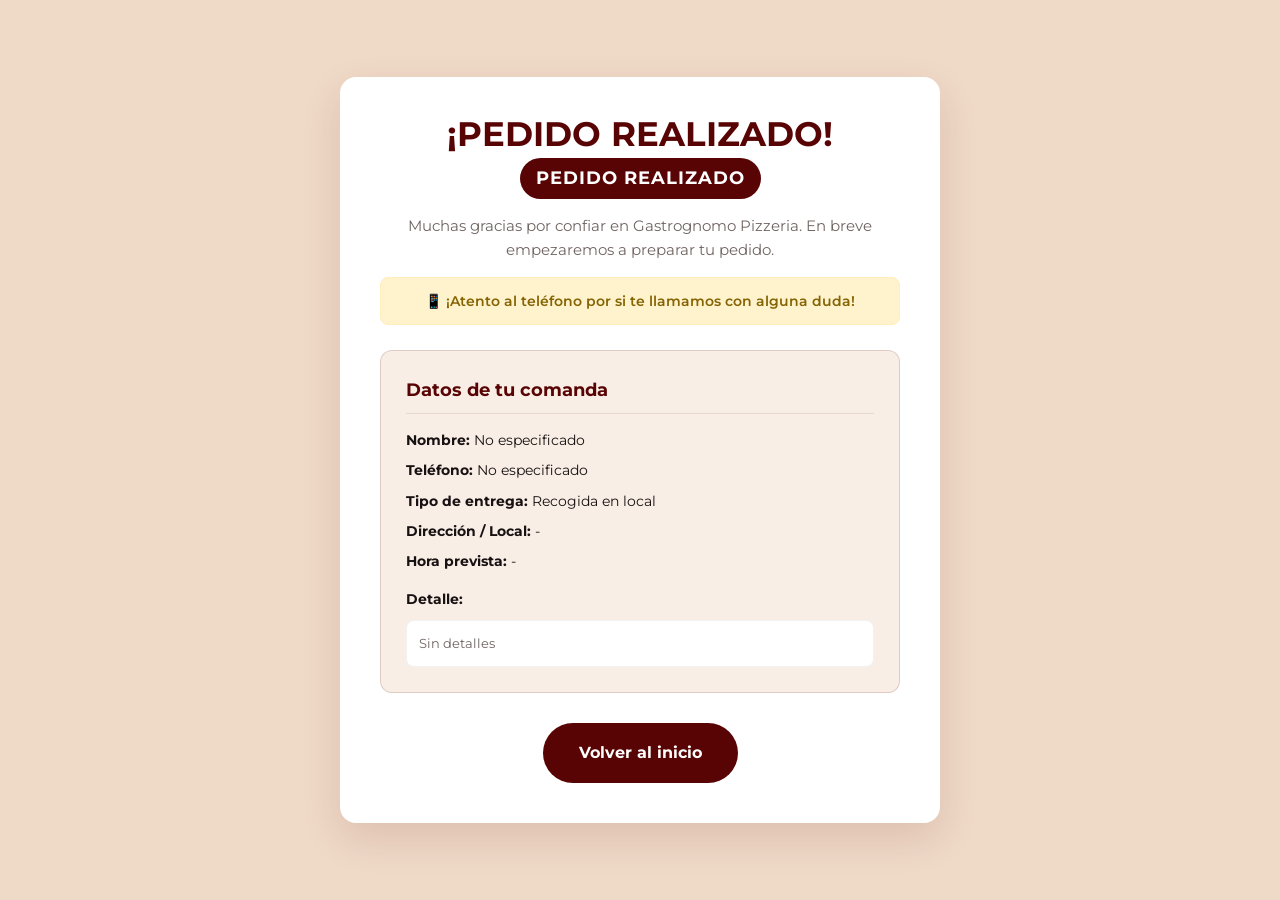
==== exito.html @ e76a8d63 "Add files via upload" ====
<!DOCTYPE html>
<html lang="es">

<head>
    <meta charset="UTF-8">
    <meta name="viewport" content="width=device-width, initial-scale=1.0">
    <title>Pedido Realizado | Gastrognomo Pizzeria</title>
    <link rel="preconnect" href="https://fonts.googleapis.com">
    <link rel="preconnect" href="https://fonts.googleapis.com" crossorigin>
    <link href="https://fonts.googleapis.com/css2?family=Montserrat:wght@400;500;600;700;800&display=swap" rel="stylesheet">
    <link rel="stylesheet" href="style.css">
    <style>
        .success-container {
            min-height: 100vh;
            display: flex;
            align-items: center;
            justify-content: center;
            padding: 40px 20px;
            background: var(--cream);
        }
        .success-card {
            background: var(--white);
            padding: 40px;
            border-radius: var(--radius);
            box-shadow: 0 15px 40px rgba(89,4,4,0.12);
            max-width: 600px;
            width: 100%;
            text-align: center;
        }
        .success-card h1 {
            color: var(--burgundy);
            font-size: clamp(26px, 4vw, 34px);
            margin-bottom: 5px;
            font-family: var(--font-title);
        }
        .order-number-badge {
            display: inline-block;
            background: var(--burgundy);
            color: white;
            font-size: 18px;
            font-weight: 700;
            padding: 6px 16px;
            border-radius: 50px;
            margin-bottom: 15px;
            letter-spacing: 1px;
        }
        .success-card p.subtitle {
            color: var(--gray);
            margin-bottom: 15px;
            font-size: 15px;
        }
        .phone-alert-box {
            background: #fff3cd;
            color: #856404;
            border: 1px solid #ffeeba;
            padding: 12px 15px;
            border-radius: 8px;
            font-weight: 600;
            font-size: 14px;
            margin-bottom: 25px;
        }
        .order-details-box {
            background: var(--cream-light);
            border: 1px solid rgba(89,4,4,0.15);
            border-radius: 12px;
            padding: 25px;
            text-align: left;
            margin-bottom: 30px;
        }
        .order-details-box h3 {
            color: var(--burgundy);
            margin-bottom: 15px;
            font-size: 18px;
            border-bottom: 1px solid rgba(89,4,4,0.1);
            padding-bottom: 8px;
        }
        .order-details-box p {
            margin-bottom: 8px;
            font-size: 14px;
            color: var(--black);
        }
        .order-details-box pre {
            background: white;
            padding: 12px;
            border-radius: 8px;
            font-family: inherit;
            font-size: 13px;
            white-space: pre-wrap;
            margin-top: 10px;
            border: 1px solid rgba(0,0,0,0.05);
            color: var(--gray);
        }
    </style>
</head>

<body>

<main class="success-container">
    <div class="success-card">
        <h1>¡PEDIDO REALIZADO!</h1>
        <div class="order-number-badge" id="resBadgeId">PEDIDO #...</div>
        <p class="subtitle">Muchas gracias por confiar en Gastrognomo Pizzeria. En breve empezaremos a preparar tu pedido.</p>
        
        <div class="phone-alert-box">
            📱 ¡Atento al teléfono por si te llamamos con alguna duda!
        </div>

        <div class="order-details-box" id="orderDetailsBox">
            <h3>Datos de tu comanda</h3>
            <p><strong>Nombre:</strong> <span id="resNombre">-</span></p>
            <p><strong>Teléfono:</strong> <span id="resTelefono">-</span></p>
            <p><strong>Tipo de entrega:</strong> <span id="resTipo">-</span></p>
            <p><strong>Dirección / Local:</strong> <span id="resDireccion">-</span></p>
            <p><strong>Hora prevista:</strong> <span id="resHora">-</span></p>
            <p style="margin-top: 15px;"><strong>Detalle:</strong></p>
            <pre id="resDetalle">-</pre>
        </div>

        <a href="index.html" class="btn btn-primary" style="display: inline-flex; text-decoration: none;">Volver al inicio</a>
    </div>
</main>

<script>
    // Recuperar los datos pasados por la URL
    const params = new URLSearchParams(window.location.search);
    
    const pedidoId = params.get("id");
    if (pedidoId && pedidoId !== "null" && pedidoId !== "undefined") {
        document.getElementById("resBadgeId").textContent = `PEDIDO #${pedidoId}`;
    } else {
        document.getElementById("resBadgeId").textContent = `PEDIDO REALIZADO`;
    }

    document.getElementById("resNombre").textContent = params.get("nombre") || "No especificado";
    document.getElementById("resTelefono").textContent = params.get("telefono") || "No especificado";
    document.getElementById("resTipo").textContent = params.get("tipo") === "domicilio" ? "A domicilio" : "Recogida en local";
    document.getElementById("resDireccion").textContent = params.get("direccion") || "-";
    document.getElementById("resHora").textContent = params.get("hora") || "-";
    document.getElementById("resDetalle").textContent = params.get("detalle") || "Sin detalles";
</script>

</body>
</html>
---- style.css ----
:root {
    --burgundy: #590404;
    --burgundy-dark: #3d0202;

    --cream: #EFD9C7;
    --cream-light: #f8eee6;

    --blue: #3D47FC; /* Azul #3D47FC exacto */

    --black: #171111;
    --gray: #706461;
    --white: #ffffff;

    --font-title: "Montserrat", sans-serif;
    --font-galter: "Galter", "Cabinet Grotesk", sans-serif;
    --font-body: "Montserrat", sans-serif;

    --container: 1180px;
    --radius: 16px;
}


/* =========================================================
   RESET
   ========================================================= */

*, *::before, *::after {
    margin: 0;
    padding: 0;
    box-sizing: border-box;
}


html {
    scroll-behavior: smooth;
}


body {
    font-family: var(--font-body);
    color: var(--black);
    background: var(--cream);
    line-height: 1.6;
}


img {
    max-width: 100%;
    display: block;
}


a {
    color: inherit;
    text-decoration: none;
}


button,
input,
textarea {
    font: inherit;
}


button {
    cursor: pointer;
}


/* =========================================================
   GENERAL
   ========================================================= */

.container {
    width: min(100% - 40px, var(--container));
    margin-inline: auto;
}


.section {
    padding: 110px 0;
}


.eyebrow {
    display: inline-block;

    margin-bottom: 16px;

    color: var(--burgundy);

    font-size: 12px;
    font-weight: 800;

    letter-spacing: 2.5px;
}


h1,
h2 {
    font-family: var(--font-title);
    line-height: 1.05;
}


h2 {
    font-size: clamp(42px, 5vw, 66px);
    margin-bottom: 20px;
}

h2.font-galter {
    font-family: var(--font-galter);
}


h2 span,
h1 span {
    color: var(--burgundy);
}


.section-heading {
    max-width: 700px;

    margin: 0 auto 55px;

    text-align: center;
}


.section-heading p {
    color: var(--gray);
    font-size: 17px;
}


/* =========================================================
   BUTTONS
   ========================================================= */

.btn {
    display: inline-flex;

    align-items: center;
    justify-content: center;

    gap: 10px;

    min-height: 60px;

    padding: 0 34px;

    border-radius: 100px;

    font-size: 16px;
    font-weight: 700;

    border: 2px solid transparent;

    transition: .25s ease;
}


.btn-primary {
    background: var(--burgundy);
    color: var(--white);
}


.btn-primary:hover {
    background: var(--burgundy-dark);
    transform: translateY(-2px);
}


.btn-call {
    background: var(--burgundy);
    color: var(--white);
    border: none;
}


.btn-call:hover {
    background: var(--burgundy-dark);
    transform: translateY(-2px);
}


/* =========================================================
   HEADER
   ========================================================= */

.header {
    position: absolute;

    top: 0;
    left: 0;
    right: 0;

    z-index: 100;

    color: white;
}


.nav-container {
    width: 100%;
    max-width: none;
    padding-inline: 40px;
    height: 100px;

    display: flex;

    align-items: center;
    justify-content: flex-end;
}


/* NAVEGACIÓN */

.nav {
    display: flex;

    align-items: center;

    gap: 10px;

    padding: 9px;

    border-radius: 50px;

    background: var(--burgundy);

    border: none;

    box-shadow:
        0 8px 25px rgba(0,0,0,.28),
        inset 0 1px 0 rgba(255,255,255,.12);
}


.nav a {
    display: inline-flex;

    align-items: center;

    justify-content: center;

    min-height: 48px;

    padding: 0 22px;

    border-radius: 30px;

    color: white;

    font-size: 15px;
    font-weight: 700;

    text-shadow: 0 1px 3px rgba(0,0,0,.4);

    transition: .2s;
}


.nav a:hover {
    background: var(--cream);
    color: var(--burgundy);

    text-shadow: none;
}

.nav-contact-btn {
    background: var(--burgundy-dark) !important;
    color: white !important;
    border: none !important;
    text-shadow: none !important;
}

.nav-contact-btn:hover {
    background: var(--black) !important;
}


.menu-toggle {
    display: none;

    border: none;

    background: var(--burgundy);

    color: white;

    width: 50px;
    height: 50px;

    border-radius: 50%;

    font-size: 26px;

    box-shadow: 0 5px 15px rgba(0,0,0,.3);
}


/* =========================================================
   HERO
   ========================================================= */

.hero {
    position: relative;

    width: 100%;
    min-height: 100vh;
    min-height: 100svh;

    display: flex;
    align-items: flex-end;
    overflow: hidden;
}

.hero-video-container {
    position: absolute;
    top: 0;
    left: 0;
    width: 100%;
    height: 100vh;
    height: 100svh;
    z-index: 1;
}

.hero-video {
    width: 100%;
    height: 100%;
    object-fit: cover;
}

.hero-overlay {
    position: absolute;
    top: 0;
    left: 0;
    width: 100%;
    height: 100%;
    background: linear-gradient(
        90deg,
        rgba(20,5,5,.5) 0%,
        rgba(20,5,5,.2) 55%,
        rgba(20,5,5,.02) 100%
    );
}

.hero-center-logo {
    position: absolute;
    top: 50%;
    left: 50%;
    transform: translate(-50%, -50%);
    z-index: 3;
    width: min(65.025vw, 413.1px);
    pointer-events: none;
}

.hero-logo-img {
    width: 100%;
    height: auto;
    filter: brightness(0) saturate(100%) invert(20%) sepia(98%) saturate(3781%) hue-rotate(231deg) brightness(101%) contrast(101%);
}

.hero-bottom-left {
    position: absolute;
    bottom: 65px;
    left: 40px;
    z-index: 3;
}

.hero-buttons {
    display: flex;

    gap: 16px;
}

.hero-schedule-badge {
    position: absolute;
    bottom: 50px;
    right: 40px;
    z-index: 3;
    display: flex;
    flex-direction: column;
    gap: 10px;
    background: transparent;
    border: none;
    padding: 0;
    border-radius: 0;
    color: white;
    box-shadow: none;
}

.schedule-days {
    display: flex;
    gap: 8px;
}

.schedule-days .day {
    width: 36px;
    height: 36px;
    display: flex;
    align-items: center;
    justify-content: center;
    font-size: 13px;
    font-weight: 700;
    border-radius: 6px;
    background: rgba(255, 255, 255, 0.2);
    backdrop-filter: blur(4px);
    border: none;
    color: rgba(255, 255, 255, 0.85);
}

.schedule-days .day.active {
    background: var(--burgundy);
    color: white;
}

.schedule-time {
    font-size: 16px;
    font-weight: 700;
    text-align: right;
    letter-spacing: 0.5px;
    color: #f2d4bc;
    text-shadow: 0 1px 4px rgba(0,0,0,0.6);
}


/* =========================================================
   FEATURES
   ========================================================= */

.features {
    background: var(--burgundy);

    color: white;

    padding: 42px 0;
}


.features-grid {
    display: grid;

    grid-template-columns: repeat(2, 1fr);

    gap: 40px;
    max-width: 900px;
    margin-inline: auto;
}


.feature {
    display: flex;

    align-items: center;

    gap: 22px;
}


.feature-icon {
    width: 106px;
    height: 106px;

    object-fit: contain;

    flex-shrink: 0;

    filter: brightness(0) invert(1);
}


.feature h3 {
    font-family: var(--font-title);
    font-size: 20px;

    margin-bottom: 6px;
}


.feature p {
    font-size: 15px;

    color: rgba(255,255,255,.85);
}


/* =========================================================
   MENU
   ========================================================= */

.menu-section {
    background: var(--white);
}


.menu-filters {
    display: flex;

    justify-content: center;

    gap: 10px;

    margin-bottom: 45px;

    flex-wrap: wrap;
}


.filter-btn {
    border: 2px solid rgba(89,4,4,.25);

    background: transparent;

    color: var(--burgundy);

    padding: 10px 19px;

    border-radius: 50px;

    font-size: 13px;
    font-weight: 800;

    transition: .2s;
}


.filter-btn:hover,
.filter-btn.active {
    background: var(--burgundy);

    color: white;

    border-color: var(--burgundy);
}


/* =========================================================
   PIZZA GRID Y TARJETAS
   ========================================================= */

.pizza-grid {
    display: grid;

    grid-template-columns: repeat(3, 1fr);

    gap: 24px;
}


.pizza-card {
    overflow: hidden;

    background: var(--cream);

    border-radius: var(--radius);

    box-shadow: 0 8px 30px rgba(89,4,4,.08);

    transition: .3s;

    display: flex;
    flex-direction: column;
}


.pizza-card:hover {
    transform: translateY(-7px);

    box-shadow: 0 15px 40px rgba(89,4,4,.16);
}


.pizza-card.hidden-all {
    display: none !important;
}


.pizza-image {
    height: 260px;

    position: relative;

    background-size: cover;
    background-position: center;
}


/* =========================================================
   IMÁGENES PIZZAS
   ========================================================= */

.pizza-marinara {
    background-image: url("pizzas/pizza-marinara.jpg");
}


.pizza-cosaca {
    background-image: url("pizzas/pizza-cosaca.jpg");
}


.pizza-margarita {
    background-image: url("pizzas/pizza-margarita.jpg");
}


.pizza-lacon {
    background-image: url("pizzas/pizza-lacon.jpg");
}


.pizza-quesos {
    background-image: url("pizzas/pizza-quesos.jpg");
}


.pizza-hortelana {
    background-image: url("pizzas/pizza-hortelana.jpg");
}


.pizza-cantabrica {
    background-image: url("pizzas/pizza-cantabrica.jpg");
}


.pizza-campera {
    background-image: url("pizzas/pizza-campera.jpg");
}


.pizza-diavola {
    background-image: url("pizzas/pizza-diavola.jpg");
}


.pizza-menorquina {
    background-image: url("pizzas/pizza-menorquina.jpg");
}


.pizza-caprichosa {
    background-image: url("pizzas/pizza-caprichosa.jpg");
}


.pizza-iberica {
    background-image: url("pizzas/pizza-iberica.jpg");
}


.pizza-carbonara {
    background-image: url("pizzas/pizza-carbonata.jpg");
}


.pizza-mes {
    background-image: url("pizzas/pizza-mes.jpg");
}


.pizza-tarta {
    background-image: url("pizzas/pizza-tarta.jpg");
}


/* =========================================================
   PIZZA CONTENT & BOTÓN "AÑADIR YA" OVALADO
   ========================================================= */

.pizza-tag {
    position: absolute;

    top: 15px;
    left: 15px;

    padding: 7px 12px;

    border-radius: 50px;

    background: var(--blue);

    color: white;

    font-size: 10px;

    font-weight: 800;

    letter-spacing: 1px;
}


.pizza-content {
    padding: 24px;
    display: flex;
    flex-direction: column;
    flex-grow: 1;
}


.pizza-title {
    display: flex;

    align-items: center;
    justify-content: space-between;

    gap: 15px;
}


.pizza-title h3 {
    font-family: var(--font-title);

    font-size: 24px;

    color: var(--burgundy);
}


.pizza-title strong {
    color: var(--burgundy);

    white-space: nowrap;
}


.pizza-content p {
    color: var(--gray);

    font-size: 13px;

    margin: 10px 0 15px;
    flex-grow: 1;
}

/* Alineación inferior derecha para el botón "Añadir ya" */
.pizza-action {
    display: flex;
    justify-content: flex-end;
    margin-top: auto;
}

.btn-add-cart {
    background: var(--burgundy);
    color: white;
    border: none;
    padding: 10px 22px;
    border-radius: 50px;
    font-size: 13px;
    font-weight: 700;
    cursor: pointer;
    transition: background 0.2s ease, transform 0.2s ease;
}

.btn-add-cart:hover {
    background: var(--burgundy-dark);
    transform: translateY(-2px);
}


/* =========================================================
   VER MÁS
   ========================================================= */

.show-more-container {
    display: none;

    justify-content: center;

    margin-top: 35px;
}


.show-more-container.visible {
    display: flex;
}


.show-more-btn {
    border: 2px solid var(--burgundy);

    background: transparent;

    color: var(--burgundy);

    padding: 12px 28px;

    border-radius: 50px;

    font-size: 13px;

    font-weight: 800;

    transition: .2s;
}


.show-more-btn:hover {
    background: var(--blue);

    color: white;

    border-color: var(--blue);
}


/* =========================================================
   STORY (CARRUSEL)
   ========================================================= */

.story {
    background: var(--cream);

    color: var(--black);
}


.story-grid {
    display: grid;

    grid-template-columns: 1fr 1fr;

    align-items: center;

    gap: 90px;
}


.story-carousel-container {
    position: relative;

    width: 100%;

    min-height: 570px;

    border-radius: 20px;

    overflow: hidden;

    box-shadow: 0 10px 30px rgba(89,4,4,.12);
}


.story-carousel {
    position: relative;

    width: 100%;

    height: 100%;

    min-height: 570px;
}


.carousel-slide {
    position: absolute;

    top: 0;

    left: 0;

    width: 100%;

    height: 100%;

    opacity: 0;

    transition: opacity 0.6s ease-in-out;
}


.carousel-slide.active {
    opacity: 1;
}


.carousel-slide img {
    width: 100%;

    height: 100%;

    object-fit: cover;
}


.carousel-btn {
    position: absolute;

    top: 50%;

    transform: translateY(-50%);

    background: rgba(89, 4, 4, 0.7);

    color: white;

    border: none;

    width: 42px;

    height: 42px;

    border-radius: 50%;

    font-size: 18px;

    z-index: 10;

    transition: background 0.3s;
}


.carousel-btn:hover {
    background: var(--burgundy);
}


.carousel-btn.prev {
    left: 15px;
}


.carousel-btn.next {
    right: 15px;
}


.carousel-dots {
    position: absolute;

    bottom: 20px;

    left: 50%;

    transform: translateX(-50%);

    display: flex;

    gap: 8px;

    z-index: 10;
}


.carousel-dots .dot {
    width: 10px;

    height: 10px;

    border-radius: 50%;

    background: rgba(255, 255, 255, 0.5);

    cursor: pointer;

    transition: background 0.3s, transform 0.3s;
}


.carousel-dots .dot.active {
    background: white;

    transform: scale(1.2);
}


.story-content .eyebrow {
    color: var(--burgundy);
}


.story-content h2 {
    color: var(--black);
}


.story-content h2 span {
    color: var(--burgundy);
}


.story-content p {
    color: var(--gray);

    margin-bottom: 18px;
}


.story-content .large {
    color: var(--black);

    font-size: 20px;
}


.signature {
    margin-top: 35px;

    display: flex;

    flex-direction: column;
}


.signature strong {
    font-family: var(--font-title);

    font-size: 25px;

    color: var(--burgundy);
}


.signature span {
    color: var(--gray);

    font-size: 13px;
}


/* =========================================================
   FOOTER
   ========================================================= */

.footer {
    background: var(--burgundy);

    color: white;

    padding-top: 65px;
}


.footer-grid {
    display: grid;

    grid-template-columns: 1.5fr 1fr 1.5fr 1fr 1fr;

    gap: 40px;

    padding-bottom: 55px;
}


.footer-brand {
    display: block;
}


.footer-brand img {
    width: 324px;

    max-width: 100%;

    height: auto;

    object-fit: contain;
}


.footer-links {
    display: flex;

    flex-direction: column;

    gap: 8px;
}


.footer-links h3,
.footer-links h3 a {
    font-family: var(--font-title);
    font-size: 15px;
    font-weight: 700;

    margin-bottom: 10px;
}


.footer-links a,
.footer-links p {
    color: rgba(255,255,255,.75);

    font-size: 13px;
}


.footer-links a:hover {
    color: white;
}


.footer-bottom {
    border-top: 1px solid rgba(255,255,255,.15);

    padding: 20px 0;
}


.footer-bottom p {
    color: rgba(255,255,255,.6);

    font-size: 11px;
}


/* =========================================================
   VENTANA MODAL (AVISO LEGAL)
   ========================================================= */

.legal-modal {
    position: fixed;
    top: 0;
    left: 0;
    width: 100%;
    height: 100vh;
    height: 100svh;
    z-index: 1000;
    display: flex;
    align-items: center;
    justify-content: center;
    opacity: 0;
    visibility: hidden;
    transition: opacity 0.3s ease, visibility 0.3s ease;
}

.legal-modal.active {
    opacity: 1;
    visibility: visible;
}

.legal-modal-backdrop {
    position: absolute;
    top: 0;
    left: 0;
    width: 100%;
    height: 100%;
    background: rgba(0, 0, 0, 0.6);
    backdrop-filter: blur(4px);
}

.legal-modal-container {
    position: relative;
    background: var(--white);
    color: var(--black);
    width: min(90%, 800px);
    max-height: 85vh;
    border-radius: var(--radius);
    box-shadow: 0 20px 50px rgba(0,0,0,0.3);
    display: flex;
    flex-direction: column;
    z-index: 1001;
    transform: translateY(20px);
    transition: transform 0.3s ease;
}

.legal-modal.active .legal-modal-container {
    transform: translateY(0);
}

.legal-modal-close {
    position: absolute;
    top: 15px;
    right: 20px;
    background: transparent;
    border: none;
    font-size: 24px;
    color: var(--burgundy);
    width: 40px;
    height: 40px;
    border-radius: 50%;
    display: flex;
    align-items: center;
    justify-content: center;
    transition: background 0.2s;
    z-index: 10;
}

.legal-modal-close:hover {
    background: var(--cream);
}

.legal-modal-body {
    padding: 40px 30px 30px;
    overflow-y: auto;
}

.legal-modal-body h2 {
    font-size: clamp(24px, 3vw, 32px);
    color: var(--burgundy);
    margin-bottom: 20px;
}

.legal-modal-body h3 {
    font-size: 18px;
    color: var(--burgundy);
    margin-top: 25px;
    margin-bottom: 10px;
    font-family: var(--font-title);
}

.legal-modal-body p, 
.legal-modal-body li {
    color: var(--gray);
    font-size: 14px;
    margin-bottom: 12px;
    line-height: 1.6;
}

.legal-modal-body ul {
    margin-left: 20px;
    margin-bottom: 12px;
}


/* =========================================================
   BOTÓN FLOTANTE Y MODALES (CARRITO Y PERSONALIZACIÓN)
   ========================================================= */

.cart-floating-btn {
    position: fixed;
    bottom: 25px;
    right: 25px;
    background: var(--burgundy);
    color: white;
    border: none;
    border-radius: 50px;
    padding: 14px 24px;
    font-size: 1.1rem;
    font-weight: 700;
    cursor: pointer;
    box-shadow: 0 6px 20px rgba(0,0,0,0.35);
    z-index: 999;
    display: flex;
    align-items: center;
    gap: 8px;
    transition: transform 0.2s ease, background 0.2s ease;
}

.cart-floating-btn:hover {
    transform: scale(1.05);
    background: var(--burgundy-dark);
}

/* Modales Compartidos (Carrito y Personalización) */
.cart-modal,
.custom-modal {
    position: fixed;
    top: 0;
    left: 0;
    width: 100%;
    height: 100vh;
    height: 100svh;
    z-index: 1000;
    display: flex;
    align-items: center;
    justify-content: center;
    opacity: 0;
    visibility: hidden;
    transition: opacity 0.3s ease, visibility 0.3s ease;
}

.cart-modal.active,
.custom-modal.active {
    opacity: 1;
    visibility: visible;
}

.cart-modal-backdrop,
.custom-modal-backdrop {
    position: absolute;
    top: 0;
    left: 0;
    width: 100%;
    height: 100%;
    background: rgba(0, 0, 0, 0.6);
    backdrop-filter: blur(4px);
}

.cart-modal-container,
.custom-modal-container {
    position: relative;
    background: var(--white);
    color: var(--black);
    width: min(90%, 500px);
    max-height: 90vh;
    border-radius: var(--radius);
    padding: 30px;
    box-shadow: 0 20px 50px rgba(0,0,0,0.3);
    display: flex;
    flex-direction: column;
    z-index: 1001;
    overflow-y: auto;
    transform: translateY(20px);
    transition: transform 0.3s ease;
}

.cart-modal.active .cart-modal-container,
.custom-modal.active .custom-modal-container {
    transform: translateY(0);
}

.cart-modal-close,
.custom-modal-close {
    position: absolute;
    top: 15px;
    right: 20px;
    background: transparent;
    border: none;
    font-size: 24px;
    color: var(--burgundy);
    width: 40px;
    height: 40px;
    border-radius: 50%;
    display: flex;
    align-items: center;
    justify-content: center;
    cursor: pointer;
    transition: background 0.2s;
    z-index: 10;
}

.cart-modal-close:hover,
.custom-modal-close:hover {
    background: var(--cream);
}

.cart-modal-header h2 {
    color: var(--burgundy);
    font-size: 26px;
    margin-bottom: 15px;
}

.cart-empty-msg {
    color: var(--gray);
    text-align: center;
    padding: 20px 0;
}

.cart-total-row {
    display: flex;
    justify-content: space-between;
    align-items: center;
    font-size: 1.25rem;
    font-weight: 700;
    color: var(--burgundy);
    margin: 15px 0 20px 0;
    border-top: 2px solid var(--cream);
    padding-top: 15px;
}

.cart-checkout-form .form-group {
    margin-bottom: 15px;
    display: flex;
    flex-direction: column;
    gap: 6px;
}

.cart-checkout-form label {
    font-size: 13px;
    font-weight: 700;
    color: var(--black);
}

.cart-checkout-form input,
.cart-checkout-form select,
.cart-checkout-form textarea {
    padding: 10px 14px;
    border: 1px solid rgba(89,4,4,0.2);
    border-radius: 8px;
    font-size: 14px;
    background: var(--cream-light);
    outline: none;
    transition: border-color 0.2s;
}

.cart-checkout-form input:focus,
.cart-checkout-form select:focus,
.cart-checkout-form textarea:focus {
    border-color: var(--burgundy);
}

.cart-checkout-form textarea {
    resize: vertical;
    min-height: 70px;
}


/* =========================================================
   RESPONSIVE
   ========================================================= */

@media (max-width: 900px) {


    .nav-container {
        padding-inline: 20px;
    }


    .nav {
        position: absolute;

        top: 85px;

        left: 20px;
        right: 20px;

        display: none;

        flex-direction: column;

        align-items: stretch;

        padding: 15px;

        background: var(--burgundy);

        border-radius: 15px;

        box-shadow: 0 20px 40px rgba(0,0,0,.4);
    }


    .nav.active {
        display: flex;
    }


    .nav a {
        min-height: 48px;

        justify-content: flex-start;

        padding: 8px 16px;
    }


    .menu-toggle {
        display: block;
    }


    .features-grid,
    .pizza-grid {
        grid-template-columns: repeat(2, 1fr);
    }


    .story-grid {
        grid-template-columns: 1fr;

        gap: 50px;
    }


    .story-carousel-container,
    .story-carousel {
        min-height: 400px;
    }

    .hero-bottom-left {
        bottom: 45px;
        left: 20px;
    }

    .hero-schedule-badge {
        bottom: 30px;
        right: 20px;
    }

    .footer-grid {
        grid-template-columns: repeat(2, 1fr);
    }

}


@media (max-width: 650px) {


    .container {
        width: min(100% - 28px, var(--container));
    }


    .section {
        padding: 75px 0;
    }


    .hero {
        min-height: 100vh;
        min-height: 100svh;
    }

    .hero-video-container {
        height: 100vh;
        height: 100svh;
    }

    .hero-center-logo {
        width: min(41.654vw, 138.8475px);
    }

    .btn {
        min-height: 28.8px;
        padding: 0 10.8px;
        font-size: 9.9px;
    }

    .hero-bottom-left {
        bottom: 22px;
        left: 15px;
    }

    .hero-schedule-badge {
        bottom: 12px;
        right: 15px;
        left: auto;
        width: fit-content;
        gap: 2.7px;
    }

    .schedule-days .day {
        width: 13.5px;
        height: 13.5px;
        font-size: 6.3px;
        border-radius: 1.8px;
    }

    .schedule-time {
        font-size: 7.2px;
        text-align: right;
    }

    .hero-buttons {
        flex-direction: row;
        align-items: center;
        gap: 5px;
    }


    .features {
        padding: 24px 0;
    }

    .features-grid {
        grid-template-columns: 1fr;
        gap: 16px;
        max-width: 100%;
    }


    .feature {
        align-items: center;
        gap: 14px;
    }

    .feature-icon {
        width: 42px;
        height: 42px;
    }

    .feature h3 {
        font-size: 14px;
        margin-bottom: 2px;
    }

    .feature p {
        font-size: 11px;
    }


    .pizza-grid {
        grid-template-columns: 1fr;
    }


    .pizza-image {
        height: 240px;
    }


    .footer-grid {
        grid-template-columns: repeat(2, 1fr);
        gap: 45px;
    }

    .footer-col-brand {
        grid-column: 1 / -1;
        display: flex;
        justify-content: center;
    }

    .footer-brand img {
        margin: 0 auto;
    }


    .brand {
        width: 125px;
    }


    .nav {
        top: 80px;
    }

    .menu-filters {
        max-width: 270px;
        margin-inline: auto;
    }

    .legal-modal-body {
        padding: 30px 20px 20px;
    }

}
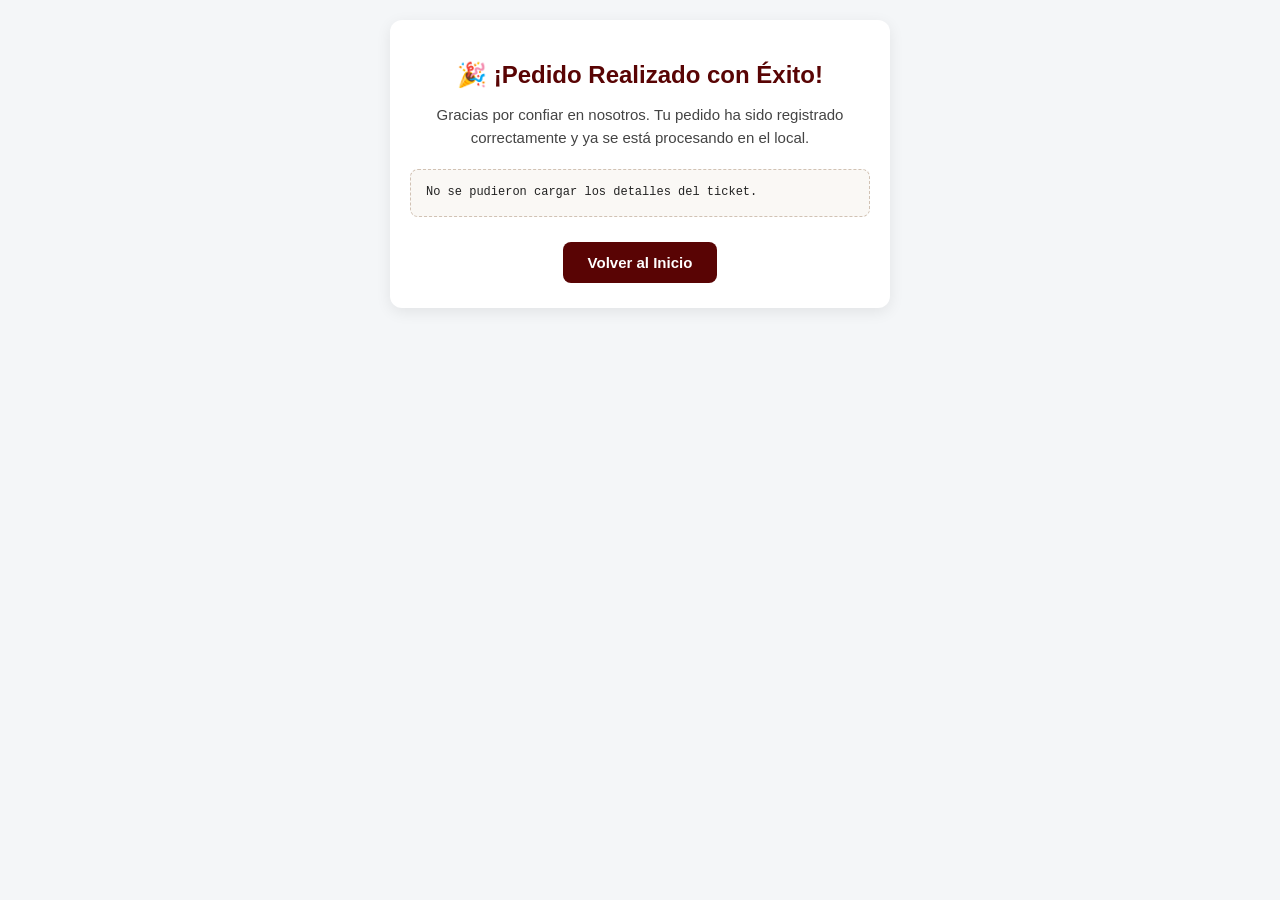
==== commit bcf456a4: "Add files via upload" ====
--- a/exito.html
+++ b/exito.html
@@ -1,143 +1,115 @@
 <!DOCTYPE html>
 <html lang="es">
-
 <head>
     <meta charset="UTF-8">
     <meta name="viewport" content="width=device-width, initial-scale=1.0">
-    <title>Pedido Realizado | Gastrognomo Pizzeria</title>
-    <link rel="preconnect" href="https://fonts.googleapis.com">
-    <link rel="preconnect" href="https://fonts.googleapis.com" crossorigin>
-    <link href="https://fonts.googleapis.com/css2?family=Montserrat:wght@400;500;600;700;800&display=swap" rel="stylesheet">
-    <link rel="stylesheet" href="style.css">
+    <title>¡Pedido Exitoso! - Gastrognomo Pizzeria</title>
     <style>
+        :root {
+            --burgundy: #590404;
+            --cream: #EFD9C7;
+            --green: #2ecc71;
+            --dark: #171111;
+        }
+        body {
+            font-family: 'Montserrat', sans-serif;
+            background: #f4f6f8;
+            color: var(--dark);
+            padding: 20px;
+            margin: 0;
+            display: flex;
+            flex-direction: column;
+            align-items: center;
+        }
         .success-container {
-            min-height: 100vh;
-            display: flex;
-            align-items: center;
-            justify-content: center;
-            padding: 40px 20px;
-            background: var(--cream);
-        }
-        .success-card {
-            background: var(--white);
-            padding: 40px;
-            border-radius: var(--radius);
-            box-shadow: 0 15px 40px rgba(89,4,4,0.12);
-            max-width: 600px;
+            background: white;
+            padding: 25px 20px;
+            border-radius: 12px;
+            box-shadow: 0 4px 15px rgba(0,0,0,0.08);
+            max-width: 500px;
             width: 100%;
+            box-sizing: border-box;
             text-align: center;
         }
-        .success-card h1 {
+        h1 {
             color: var(--burgundy);
-            font-size: clamp(26px, 4vw, 34px);
-            margin-bottom: 5px;
-            font-family: var(--font-title);
+            font-size: 24px;
+            margin-bottom: 10px;
         }
-        .order-number-badge {
+        p {
+            font-size: 15px;
+            color: #444;
+            line-height: 1.5;
+        }
+        .ticket-box {
+            background: #faf8f5;
+            border: 1px dashed #d1c2b4;
+            padding: 15px;
+            border-radius: 8px;
+            margin-top: 20px;
+            text-align: left;
+            
+            /* FORMATO TICKET PERFECTO */
+            font-family: 'Courier New', Courier, monospace;
+            font-size: 12px;
+            line-height: 1.3;
+            white-space: pre;         /* Mantiene las líneas exactas de 42 caracteres sin romperlas */
+            overflow-x: auto;         /* Permite hacer scroll lateral suave en móvil */
+            color: #222;
+            width: 100%;
+            box-sizing: border-box;
+        }
+        /* Estilo estético para la barra de desplazamiento en móviles */
+        .ticket-box::-webkit-scrollbar {
+            height: 6px;
+        }
+        .ticket-box::-webkit-scrollbar-thumb {
+            background: #d1c2b4;
+            border-radius: 4px;
+        }
+
+        .btn-volver {
             display: inline-block;
-            background: var(--burgundy);
+            margin-top: 25px;
+            background-color: var(--burgundy);
             color: white;
-            font-size: 18px;
-            font-weight: 700;
-            padding: 6px 16px;
-            border-radius: 50px;
-            margin-bottom: 15px;
-            letter-spacing: 1px;
+            padding: 12px 25px;
+            border-radius: 8px;
+            text-decoration: none;
+            font-weight: bold;
+            font-size: 15px;
+            transition: opacity 0.2s;
         }
-        .success-card p.subtitle {
-            color: var(--gray);
-            margin-bottom: 15px;
-            font-size: 15px;
-        }
-        .phone-alert-box {
-            background: #fff3cd;
-            color: #856404;
-            border: 1px solid #ffeeba;
-            padding: 12px 15px;
-            border-radius: 8px;
-            font-weight: 600;
-            font-size: 14px;
-            margin-bottom: 25px;
-        }
-        .order-details-box {
-            background: var(--cream-light);
-            border: 1px solid rgba(89,4,4,0.15);
-            border-radius: 12px;
-            padding: 25px;
-            text-align: left;
-            margin-bottom: 30px;
-        }
-        .order-details-box h3 {
-            color: var(--burgundy);
-            margin-bottom: 15px;
-            font-size: 18px;
-            border-bottom: 1px solid rgba(89,4,4,0.1);
-            padding-bottom: 8px;
-        }
-        .order-details-box p {
-            margin-bottom: 8px;
-            font-size: 14px;
-            color: var(--black);
-        }
-        .order-details-box pre {
-            background: white;
-            padding: 12px;
-            border-radius: 8px;
-            font-family: inherit;
-            font-size: 13px;
-            white-space: pre-wrap;
-            margin-top: 10px;
-            border: 1px solid rgba(0,0,0,0.05);
-            color: var(--gray);
+        .btn-volver:hover {
+            opacity: 0.9;
         }
     </style>
 </head>
-
 <body>
 
-<main class="success-container">
-    <div class="success-card">
-        <h1>¡PEDIDO REALIZADO!</h1>
-        <div class="order-number-badge" id="resBadgeId">PEDIDO #...</div>
-        <p class="subtitle">Muchas gracias por confiar en Gastrognomo Pizzeria. En breve empezaremos a preparar tu pedido.</p>
-        
-        <div class="phone-alert-box">
-            📱 ¡Atento al teléfono por si te llamamos con alguna duda!
-        </div>
+    <div class="success-container">
+        <h1>🎉 ¡Pedido Realizado con Éxito!</h1>
+        <p>Gracias por confiar en nosotros. Tu pedido ha sido registrado correctamente y ya se está procesando en el local.</p>
 
-        <div class="order-details-box" id="orderDetailsBox">
-            <h3>Datos de tu comanda</h3>
-            <p><strong>Nombre:</strong> <span id="resNombre">-</span></p>
-            <p><strong>Teléfono:</strong> <span id="resTelefono">-</span></p>
-            <p><strong>Tipo de entrega:</strong> <span id="resTipo">-</span></p>
-            <p><strong>Dirección / Local:</strong> <span id="resDireccion">-</span></p>
-            <p><strong>Hora prevista:</strong> <span id="resHora">-</span></p>
-            <p style="margin-top: 15px;"><strong>Detalle:</strong></p>
-            <pre id="resDetalle">-</pre>
-        </div>
+        <!-- Contenedor del ticket con scroll horizontal limpio -->
+        <div id="ticketContainer" class="ticket-box">Cargando detalles del pedido...</div>
 
-        <a href="index.html" class="btn btn-primary" style="display: inline-flex; text-decoration: none;">Volver al inicio</a>
+        <a href="index.html" class="btn-volver">Volver al Inicio</a>
     </div>
-</main>
 
-<script>
-    // Recuperar los datos pasados por la URL
-    const params = new URLSearchParams(window.location.search);
-    
-    const pedidoId = params.get("id");
-    if (pedidoId && pedidoId !== "null" && pedidoId !== "undefined") {
-        document.getElementById("resBadgeId").textContent = `PEDIDO #${pedidoId}`;
-    } else {
-        document.getElementById("resBadgeId").textContent = `PEDIDO REALIZADO`;
-    }
+    <script>
+        // Leer los parámetros de la URL enviados desde script.js
+        const urlParams = new URLSearchParams(window.location.search);
+        const detalleTexto = urlParams.get('detalle');
 
-    document.getElementById("resNombre").textContent = params.get("nombre") || "No especificado";
-    document.getElementById("resTelefono").textContent = params.get("telefono") || "No especificado";
-    document.getElementById("resTipo").textContent = params.get("tipo") === "domicilio" ? "A domicilio" : "Recogida en local";
-    document.getElementById("resDireccion").textContent = params.get("direccion") || "-";
-    document.getElementById("resHora").textContent = params.get("hora") || "-";
-    document.getElementById("resDetalle").textContent = params.get("detalle") || "Sin detalles";
-</script>
+        const ticketContainer = document.getElementById('ticketContainer');
 
+        if (detalleTexto) {
+            // Decodificar y mostrar el ticket respetando el formato de 42 caracteres
+            ticketContainer.textContent = decodeURIComponent(detalleTexto);
+        } else {
+            ticketContainer.textContent = "No se pudieron cargar los detalles del ticket.";
+        }
+    </script>
 </body>
 </html>
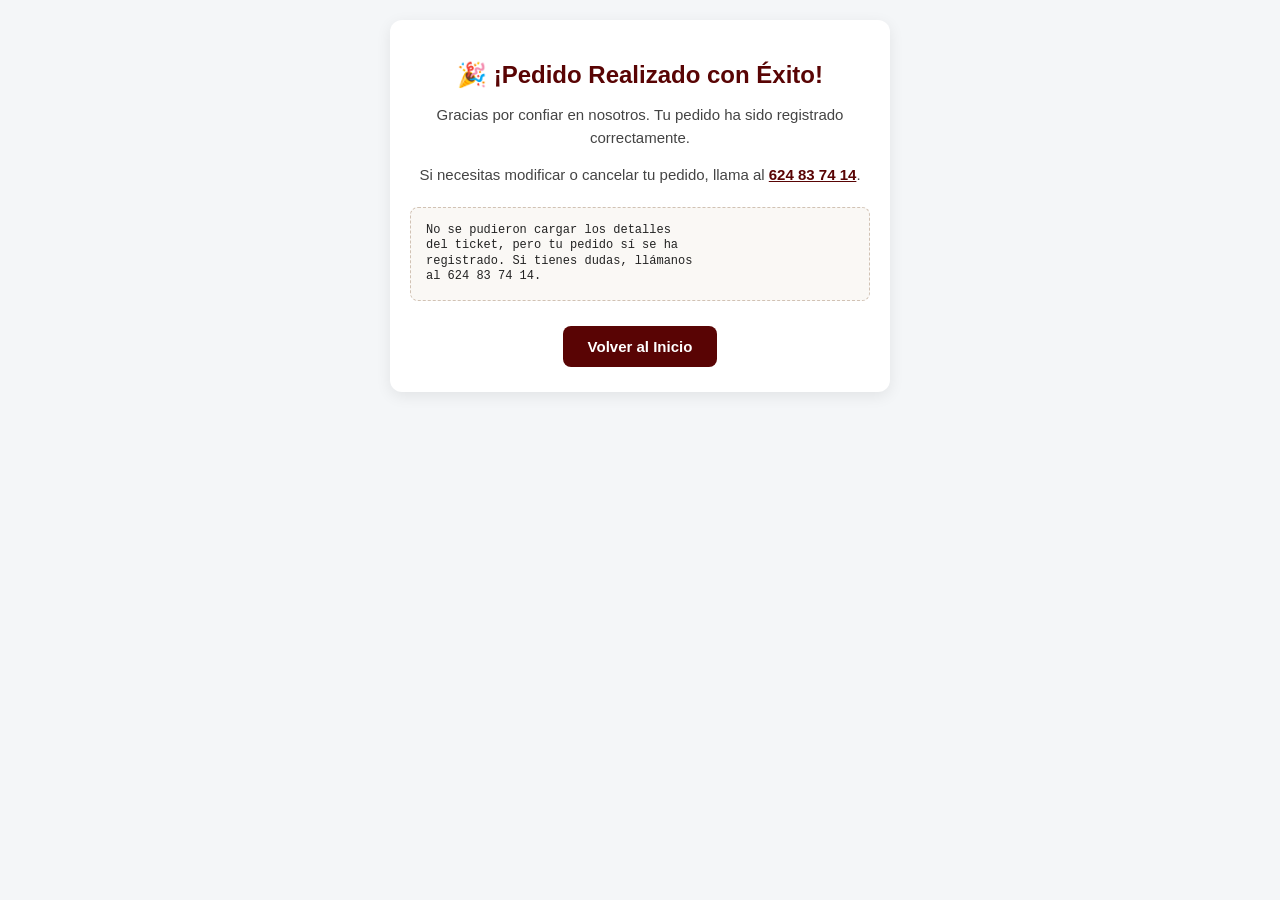
==== commit 677cad7a: "Add files via upload" ====
--- a/exito.html
+++ b/exito.html
@@ -1,115 +1,132 @@
-<!DOCTYPE html>
-<html lang="es">
-<head>
-    <meta charset="UTF-8">
-    <meta name="viewport" content="width=device-width, initial-scale=1.0">
-    <title>¡Pedido Exitoso! - Gastrognomo Pizzeria</title>
-    <style>
-        :root {
-            --burgundy: #590404;
-            --cream: #EFD9C7;
-            --green: #2ecc71;
-            --dark: #171111;
-        }
-        body {
-            font-family: 'Montserrat', sans-serif;
-            background: #f4f6f8;
-            color: var(--dark);
-            padding: 20px;
-            margin: 0;
-            display: flex;
-            flex-direction: column;
-            align-items: center;
-        }
-        .success-container {
-            background: white;
-            padding: 25px 20px;
-            border-radius: 12px;
-            box-shadow: 0 4px 15px rgba(0,0,0,0.08);
-            max-width: 500px;
-            width: 100%;
-            box-sizing: border-box;
-            text-align: center;
-        }
-        h1 {
-            color: var(--burgundy);
-            font-size: 24px;
-            margin-bottom: 10px;
-        }
-        p {
-            font-size: 15px;
-            color: #444;
-            line-height: 1.5;
-        }
-        .ticket-box {
-            background: #faf8f5;
-            border: 1px dashed #d1c2b4;
-            padding: 15px;
-            border-radius: 8px;
-            margin-top: 20px;
-            text-align: left;
-            
-            /* FORMATO TICKET PERFECTO */
-            font-family: 'Courier New', Courier, monospace;
-            font-size: 12px;
-            line-height: 1.3;
-            white-space: pre;         /* Mantiene las líneas exactas de 42 caracteres sin romperlas */
-            overflow-x: auto;         /* Permite hacer scroll lateral suave en móvil */
-            color: #222;
-            width: 100%;
-            box-sizing: border-box;
-        }
-        /* Estilo estético para la barra de desplazamiento en móviles */
-        .ticket-box::-webkit-scrollbar {
-            height: 6px;
-        }
-        .ticket-box::-webkit-scrollbar-thumb {
-            background: #d1c2b4;
-            border-radius: 4px;
-        }
-
-        .btn-volver {
-            display: inline-block;
-            margin-top: 25px;
-            background-color: var(--burgundy);
-            color: white;
-            padding: 12px 25px;
-            border-radius: 8px;
-            text-decoration: none;
-            font-weight: bold;
-            font-size: 15px;
-            transition: opacity 0.2s;
-        }
-        .btn-volver:hover {
-            opacity: 0.9;
-        }
-    </style>
-</head>
-<body>
-
-    <div class="success-container">
-        <h1>🎉 ¡Pedido Realizado con Éxito!</h1>
-        <p>Gracias por confiar en nosotros. Tu pedido ha sido registrado correctamente y ya se está procesando en el local.</p>
-
-        <!-- Contenedor del ticket con scroll horizontal limpio -->
-        <div id="ticketContainer" class="ticket-box">Cargando detalles del pedido...</div>
-
-        <a href="index.html" class="btn-volver">Volver al Inicio</a>
-    </div>
-
-    <script>
-        // Leer los parámetros de la URL enviados desde script.js
-        const urlParams = new URLSearchParams(window.location.search);
-        const detalleTexto = urlParams.get('detalle');
-
-        const ticketContainer = document.getElementById('ticketContainer');
-
-        if (detalleTexto) {
-            // Decodificar y mostrar el ticket respetando el formato de 42 caracteres
-            ticketContainer.textContent = decodeURIComponent(detalleTexto);
-        } else {
-            ticketContainer.textContent = "No se pudieron cargar los detalles del ticket.";
-        }
-    </script>
-</body>
-</html>+<!DOCTYPE html>
+<html lang="es">
+<head>
+    <meta charset="UTF-8">
+    <meta name="viewport" content="width=device-width, initial-scale=1.0">
+    <meta name="robots" content="noindex, nofollow">
+    <link rel="icon" type="image/png" href="loguito.png">
+    <link rel="apple-touch-icon" href="loguito.png">
+    <title>¡Pedido Exitoso! - Gastrognomo Pizzeria</title>
+    <style>
+        :root {
+            --burgundy: #590404;
+            --cream: #EFD9C7;
+            --green: #2ecc71;
+            --dark: #171111;
+        }
+        body {
+            font-family: 'Montserrat', sans-serif;
+            background: #f4f6f8;
+            color: var(--dark);
+            padding: 20px;
+            margin: 0;
+            display: flex;
+            flex-direction: column;
+            align-items: center;
+        }
+        .success-container {
+            background: white;
+            padding: 25px 20px;
+            border-radius: 12px;
+            box-shadow: 0 4px 15px rgba(0,0,0,0.08);
+            max-width: 500px;
+            width: 100%;
+            box-sizing: border-box;
+            text-align: center;
+        }
+        h1 {
+            color: var(--burgundy);
+            font-size: 24px;
+            margin-bottom: 10px;
+        }
+        p {
+            font-size: 15px;
+            color: #444;
+            line-height: 1.5;
+        }
+        p a {
+            color: var(--burgundy);
+            font-weight: bold;
+        }
+        .ticket-box {
+            background: #faf8f5;
+            border: 1px dashed #d1c2b4;
+            padding: 15px;
+            border-radius: 8px;
+            margin-top: 20px;
+            text-align: left;
+            
+            /* FORMATO TICKET PERFECTO */
+            font-family: 'Courier New', Courier, monospace;
+            font-size: 12px;
+            line-height: 1.3;
+            white-space: pre;         /* Mantiene las líneas exactas de 42 caracteres sin romperlas */
+            overflow-x: auto;         /* Permite hacer scroll lateral suave en móvil */
+            color: #222;
+            width: 100%;
+            box-sizing: border-box;
+        }
+        /* Estilo estético para la barra de desplazamiento en móviles */
+        .ticket-box::-webkit-scrollbar {
+            height: 6px;
+        }
+        .ticket-box::-webkit-scrollbar-thumb {
+            background: #d1c2b4;
+            border-radius: 4px;
+        }
+
+        .btn-volver {
+            display: inline-block;
+            margin-top: 25px;
+            background-color: var(--burgundy);
+            color: white;
+            padding: 12px 25px;
+            border-radius: 8px;
+            text-decoration: none;
+            font-weight: bold;
+            font-size: 15px;
+            transition: opacity 0.2s;
+        }
+        .btn-volver:hover {
+            opacity: 0.9;
+        }
+    </style>
+</head>
+<body>
+
+    <div class="success-container">
+        <h1>🎉 ¡Pedido Realizado con Éxito!</h1>
+        <p>Gracias por confiar en nosotros. Tu pedido ha sido registrado correctamente.</p>
+        <p>Si necesitas modificar o cancelar tu pedido, llama al <a href="tel:+34624837414">624 83 74 14</a>.</p>
+
+        <!-- Contenedor del ticket con scroll horizontal limpio -->
+        <div id="ticketContainer" class="ticket-box">Cargando detalles del pedido...</div>
+
+        <a href="index.html" class="btn-volver">Volver al Inicio</a>
+    </div>
+
+    <script>
+        // Leer el ticket que guarda pedido.js en la memoria temporal de esta pestaña
+        // (no viaja en la dirección web, así que no queda en el historial ni en los registros del servidor)
+        let detalleTexto = null;
+        try {
+            detalleTexto = sessionStorage.getItem('gastrognomo_ultimo_pedido');
+        } catch (e) {
+            detalleTexto = null;
+        }
+
+        const ticketContainer = document.getElementById('ticketContainer');
+
+        if (detalleTexto) {
+            // Mostrar el ticket respetando el formato de 42 caracteres
+            ticketContainer.textContent = detalleTexto;
+        } else {
+            ticketContainer.textContent =
+                "No se pudieron cargar los detalles\n" +
+                "del ticket, pero tu pedido sí se ha\n" +
+                "registrado. Si tienes dudas, llámanos\n" +
+                "al 624 83 74 14.";
+        }
+    </script>
+</body>
+</html>
